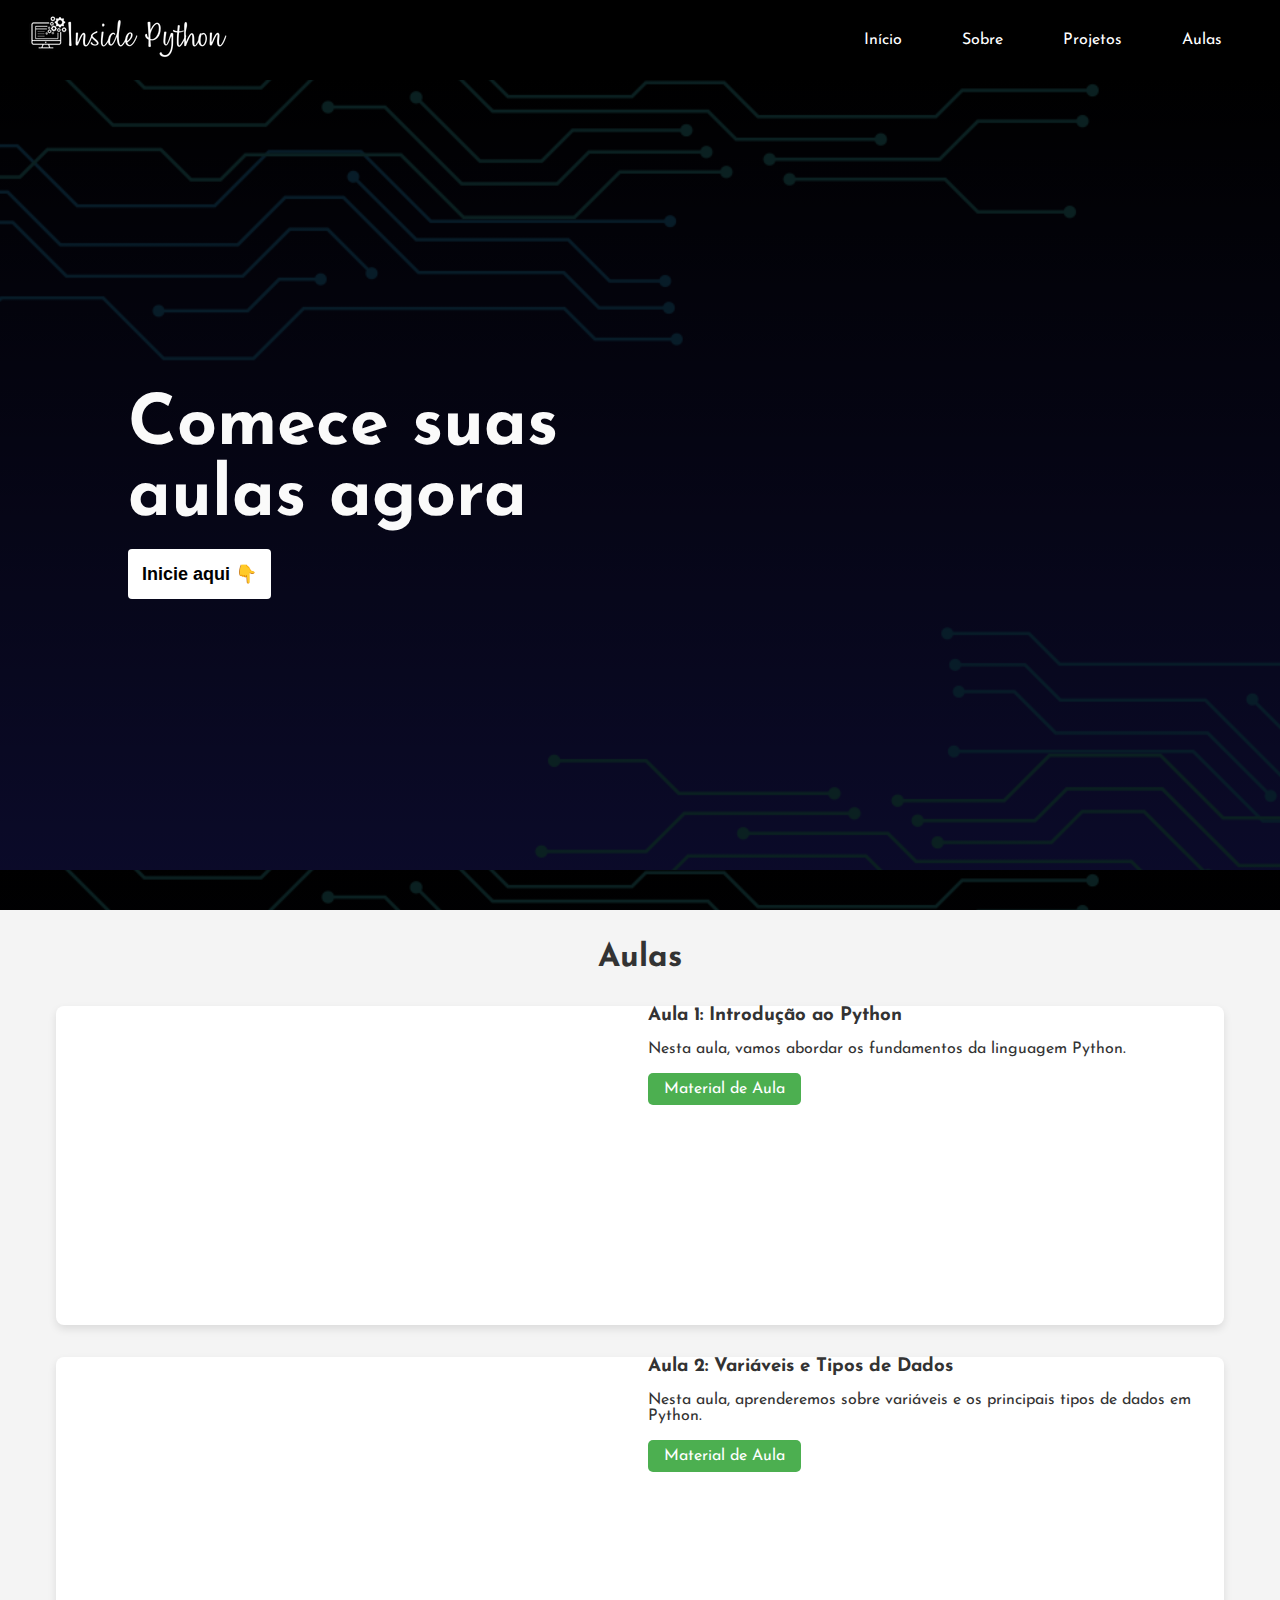
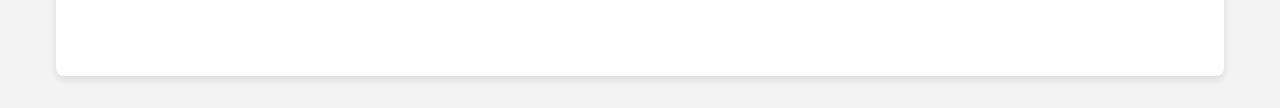
==== new_page.html @ 524e9e6f "Add files via upload" ====
<!DOCTYPE html>
<html lang="pt-br">
<head>
  <meta charset="UTF-8">
  <meta http-equiv="X-UA-Compatible" content="IE=edge">
  <meta name="viewport" content="width=device-width, initial-scale=1.0">

  <link rel="preconnect" href="https://fonts.googleapis.com">
  <link rel="preconnect" href="https://fonts.gstatic.com" crossorigin>
  <link href="https://fonts.googleapis.com/css2?family=Josefin+Sans:wght@500&display=swap" rel="stylesheet">
  <link rel="stylesheet" href="new_pg.css" />

  <title>Aulas - 1 C.D.D.2</title>
</head>
<body>
 <!-- INICIO HEADER -->
 <nav class="nav">
  <div class="logo"> <img src="images/logo4.png" ></div>
    <ul class="nav-list">
      <li>
        <a href="index.html">Início</a>
      </li>
      <li>
        <a href="index.html#sobre">Sobre</a>
      </li>
      <li>
        <a href="index.html#projetos">Projetos</a>
      </li>
      <li>
        <a href="new_page.html">Aulas</a>
    </ul>
  </nav>
  <!-- FIM HEADER -->

 
<!-- INICIO MAIN -->
<section id="house" class="man">
  <div>
    <h1>Comece suas <br>aulas agora <br></h1>
    <br>
    <a href="#aulas">
      <button class="call-to-action">
        Inicie aqui 👇
      </button>
    </a>
  </div>
</section>
<!-- FIM MAIN -->


   

<!DOCTYPE html>
<html lang="pt-BR">
<head>
    <meta charset="UTF-8">
    <meta name="viewport" content="width=device-width, initial-scale=1.0">
    <title>Aulas de Python</title>
    <link rel="stylesheet" href="styles.css"> 
</head>
<body>
    

    <section id="aulas">
      <h1>Aulas</h1>
  
      <!-- Aula 1 -->
      <article class="aula">
          <div class="video">
            <iframe width="560" height="315" src="https://www.youtube.com/embed/SiLdqFYQlHM?si=zGwpH3SjE0EOS99n" 
            title="YouTube video player" frameborder="0" 
            allow="accelerometer; autoplay; clipboard-write; encrypted-media; gyroscope; picture-in-picture; web-share" 
            referrerpolicy="strict-origin-when-cross-origin" allowfullscreen></iframe>
          </div>
          <div class="conteudo-texto">
              <h3>Aula 1: Introdução ao Python</h3>
              <p>Nesta aula, vamos abordar os fundamentos da linguagem Python.</p>
              <a href="https://colab.research.google.com/drive/1t9mxslkMAQFUQeJvBIo8rGVgaEMYfYWJ" download>Material de Aula</a>
          </div>
      </article>
  
      <!-- Aula 2 -->
      <article class="aula">
          <div class="video">
            <iframe width="560" height="315" src="https://www.youtube.com/embed/SiLdqFYQlHM?si=zGwpH3SjE0EOS99n" 
            title="YouTube video player" frameborder="0" 
            allow="accelerometer; autoplay; clipboard-write; encrypted-media; gyroscope; picture-in-picture; web-share" 
            referrerpolicy="strict-origin-when-cross-origin" allowfullscreen></iframe>
          </div>
          <div class="conteudo-texto">
              <h3>Aula 2: Variáveis e Tipos de Dados</h3>
              <p>Nesta aula, aprenderemos sobre variáveis e os principais tipos de dados em Python.</p>
              <a href="https://colab.research.google.com/drive/1MUAnYmQSM4SXk0eYGwv66l6-UnX_TYcR" download>Material de Aula</a>
          </div>
      </article>
  </section>
---- new_pg.css ----
*{
    margin:0;
    padding: 0;
    outline: 0;
    box-sizing: border-box;
  }
  
  body{
    font-family: 'Josefin Sans', sans-serif;
  }
  
  html{
    scroll-behavior: smooth; 
  }
  
  /* INICIO HEADER */
  .nav{
    background-color: #000000;
    height: 80px;
    width: 100%;
    display: flex;
    justify-content: flex-end;
    position: sticky;
    top:0;
    z-index: 9; 
  }
  
  .nav-list{
    display: flex;
    align-items: center;
    list-style: none;
    margin-right: 28px;
  }
  
  .nav-list a{
    text-decoration: none;
    color: rgb(255, 255, 255);
    padding: 30px;
  }
  
  .nav-list a:hover{
    color: #ffffff;
  }
  
  #forma{
    height: 766x;
    width: 1150px;
  }
  /* FIM HEADER */
  
  
/* INICIO MAIN */
.man{
  width: 100%;
  background-color: black;
  height: calc(100vh - 70px);
  background: linear-gradient(rgba(0,0,0,.8), rgba(0,0,0,.8)),
  url("images/back2.png");
  display: flex;
  align-items: center;
  padding-left: 10%;
}

.man h1{
  color: #fafafa;
  font-size: 70px;
}

.man p {
  font-size: 40px;
  font-style: italic;
  color: #000000;
  margin-top: 10px;
  margin-bottom: 35px;
}

.call-to-action{
  cursor: pointer;
  background-color: #FFFFFF;
  border:0;
  padding: 14px;
  border-radius: 4px;
  font-size: 18px;
  font-weight: bold;
  transition: 0.7s;
  font-family: 'Righteous';
  font-family: 'Secular One', sans-serif;
}

.call-to-action:hover{
  transform: scale(1.1);
}

.mann a{
  text-decoration: none;
  color: black;
  font-size: 20px;
}
/* FIM MAIN */

/* Estilos básicos */
body {
  font-family: Arial, sans-serif;
  margin: 0;
  padding: 0;
  background-color: #f4f4f4;
  color: #333;
}

header {
  background-color: #4CAF50;
  color: white;
  text-align: center;
  padding: 1rem 0;
}

header h1 {
  margin: 0;
}

#aulas {
  max-width: 1200px;
  margin: 2rem auto;
  padding: 0 1rem;
}

#aulas h1 {
  text-align: center;
  margin-bottom: 2rem;
}

.aula {
  display: flex;
  align-items: flex-start;
  margin-bottom: 2rem;
  padding: 0;
  background-color: white;
  border-radius: 8px;
  box-shadow: 0 4px 8px rgba(0, 0, 0, 0.1);
}

/* Estilos para a div do vídeo */
.video {
  flex-shrink: 0;
  width: 560px; /* Define o tamanho do vídeo */
  height: auto;
  margin-right: 2rem; /* Espaço entre o vídeo e o texto */
}

/* Estilos para o iframe */
.video iframe {
  width: 100%;
  height: 315px;
}

/* Estilos para o conteúdo textual */
.conteudo-texto {
  flex-grow: 1;
}

.aula h3 {
  margin: 0 0 1rem 0;
}

.aula p {
  margin-bottom: 1rem;
}

/* Link de download */
.aula a {
  display: inline-block;
  padding: 0.5rem 1rem;
  background-color: #4CAF50;
  color: white;
  text-decoration: none;
  border-radius: 5px;
}

.aula a:hover {
  background-color: #45a049;
}

/* Rodapé */
footer {
  text-align: center;
  padding: 1rem;
  background-color: #333;
  color: white;
}

footer a {
  color: #4CAF50;
  text-decoration: none;
}

footer a:hover {
  text-decoration: underline;
}
---- styles.css ----
*{
  margin:0;
  padding: 0;
  outline: 0;
  box-sizing: border-box;
}

body{
  font-family: 'Josefin Sans', sans-serif;
}

html{
  scroll-behavior: smooth; 
}

/* INICIO HEADER */
.logo{
  text-align:left;
  width:70%;
  height: 20%;
  margin-left: 28px;

}
.nav{
  background-color: #000000;
  height: 80px;
  width: 100%;
  display: flex;
  justify-content: flex-end;
  position: sticky;
  top:0;
  z-index: 9; 
}

.nav-list{
  display: flex;
  align-items: center;
  list-style: none;
  margin-right: 28px;
}

.nav-list a{
  text-decoration: none;
  color: rgb(255, 255, 255);
  padding: 30px;
}

.nav-list a:hover{
  color: #ffffff;
}

#forma{
  height: 766x;
  width: 1150px;
}
/* FIM HEADER */


/* INICIO MAIN */
.main{
  width: 100%;
  background-color: black;
  height: calc(100vh - 70px);
  background: linear-gradient(rgba(0,0,0,.8), rgba(0,0,0,.8)),
  url("images/back2.png");
  display: flex;
  align-items: center;
  padding-left: 10%;
}

.main h1{
  color: #fafafa;
  font-size: 70px;
}

.main p {
  font-size: 40px;
  font-style: italic;
  color: #000000;
  margin-top: 10px;
  margin-bottom: 35px;
}

.call-to-action{
  cursor: pointer;
  background-color: #FFFFFF;
  border:0;
  padding: 14px;
  border-radius: 4px;
  font-size: 18px;
  font-weight: bold;
  transition: 0.7s;
  font-family: 'Righteous';
  font-family: 'Secular One', sans-serif;
}

.call-to-action:hover{
  transform: scale(1.1);
}

.main a{
  text-decoration: none;
  color: black;
  font-size: 20px;
}
/* FIM MAIN */

/* INICIO ABOUT */
.about{
 background-color: #FFFFFF;
 width: 100%; 
 padding-left: 10%;
 padding-right: 10%;
 padding-top: 80px;
 padding-bottom: 80px;

 display: flex;
 align-items: center;
 justify-content: space-between;
}

.about div{
  max-width: 50%;
  padding-right: 40px;
}

.about img{
  max-width: 450px;
  border-radius: 8px;
}

.about div h2{
  font-size: 32px;
  margin-bottom: 14px;
}
/* FIM ABOUT */



/* INICIO PROJECTS */
.projects{
  width: 100%;
  display: flex;
  flex-direction: column;
  align-items: center;
  justify-content: center;
  padding: 80px 0;
}

.projects h2{
  font-size: 32px;
  margin-bottom: 8px;
  margin-top: 20px;
}

.projects p{
  margin-bottom: 40px;
  font-style: italic;
}

.project-list{
  width: 100%;
  margin-bottom: 8px;
  display: flex;
  justify-content: center;
  align-items: center;
}

.projects img{
  width: 22%;
  margin-left: 0.5%;
  margin-right: 0.5%;
  opacity: 0.8;
  transition: 0.9s;
}

.projects img:hover{
  opacity: 1;
}

.action{
  background-color: rgb(107, 100, 105);
  border:0;
  padding: 12px 28px;
  border-radius: 4px;
  font-size: 18px;
  color: #FFFFFF;
  margin-top: 18px;
  cursor: pointer;
  transition: 0,9s;
}

.action:hover{
  transform: scale(1.1)
}
/* FIM PROJECTS */

/* INICIO RODAPE */
footer{
  width: 100%;
  background-color:#000000;
  padding: 60px ;
  display: flex;
  justify-content: center;
  align-items: center;
  color: #000000;
}

footer a {
  text-decoration: none;
  color: #ffffff;
}

footer p {
  margin-left: 40px;
}
/* FIM RODAPE */

/* BENEFITS SECTION */
#key-benefits h2 {
  background-color: #ffffff;
  text-align:  center;
  padding-left: 20px;
  font-weight: 500;
}

.benefits {
  display: flex;
  justify-content: space-around;
  padding: 40px;
  width: 80%;
  margin: 0 auto;
}

.benefit{
  text-align: center;
  display: flex;
  flex-direction: column;
  align-items: center;
  max-width: 20%;
}

.benefit .benefit-img{
  width: 250px;
  height: 250px;
  border-radius: 50%;
  background-size: cover;
  background-position: center;
  background-color: black;
  margin-bottom: 25px;
}

#benefit-1 {
  background-image: url("images/sqr-1.jpg");
}

#benefit-2 {
  background-image: url("images/sqr-2\(1\).PNG");
}

#benefit-3 {
  background-image: url("images/sqr-3.PNG");
}
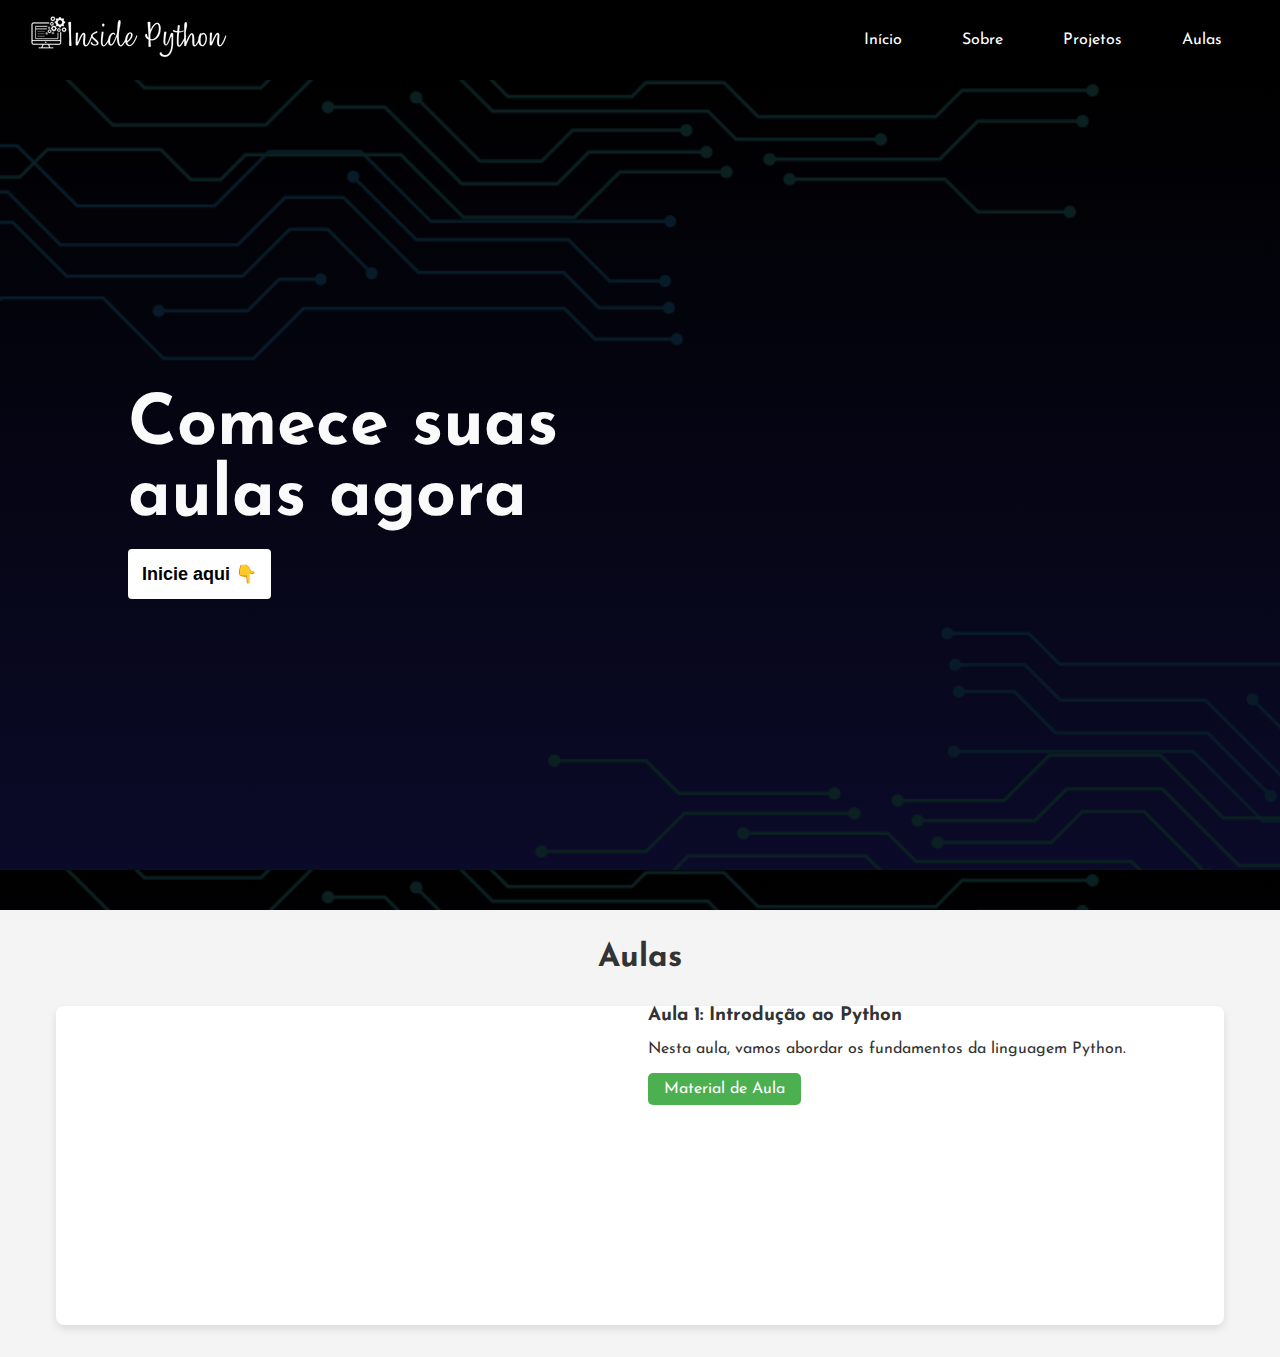
==== commit d1834318: "Update new_page.html" ====
--- a/new_page.html
+++ b/new_page.html
@@ -79,19 +79,6 @@
           </div>
       </article>
   
-      <!-- Aula 2 -->
-      <article class="aula">
-          <div class="video">
-            <iframe width="560" height="315" src="https://www.youtube.com/embed/SiLdqFYQlHM?si=zGwpH3SjE0EOS99n" 
-            title="YouTube video player" frameborder="0" 
-            allow="accelerometer; autoplay; clipboard-write; encrypted-media; gyroscope; picture-in-picture; web-share" 
-            referrerpolicy="strict-origin-when-cross-origin" allowfullscreen></iframe>
-          </div>
-          <div class="conteudo-texto">
-              <h3>Aula 2: Variáveis e Tipos de Dados</h3>
-              <p>Nesta aula, aprenderemos sobre variáveis e os principais tipos de dados em Python.</p>
-              <a href="https://colab.research.google.com/drive/1MUAnYmQSM4SXk0eYGwv66l6-UnX_TYcR" download>Material de Aula</a>
-          </div>
-      </article>
+     
   </section>
-  +  
